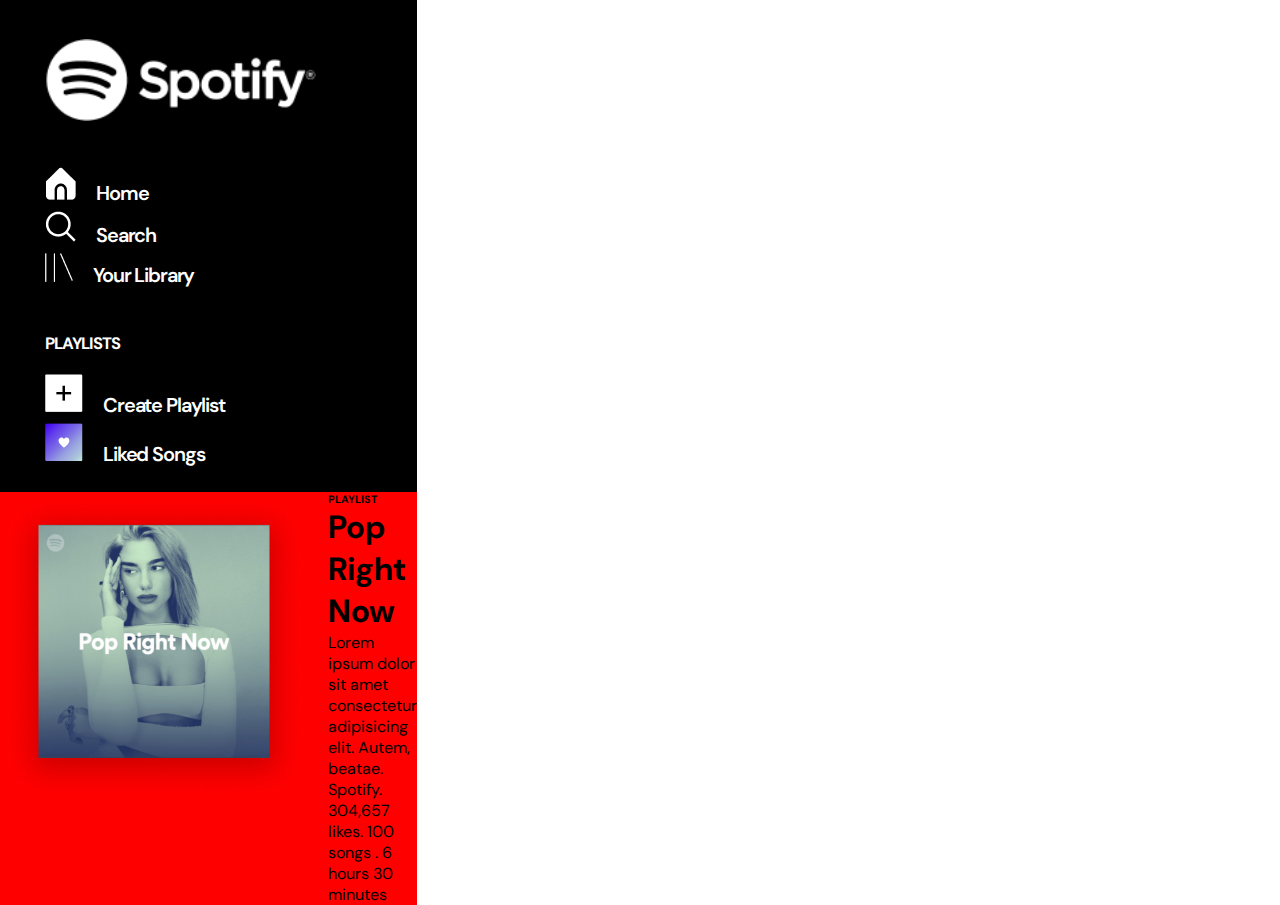
==== index2.html @ cf2aa6ca "just started" ====
<!DOCTYPE html>
<html lang="en">
<head>
    <meta charset="UTF-8">
    <meta name="viewport" content="width=device-width, initial-scale=1.0">
    <title>playlist</title>
    <link rel="stylesheet" href="style2.css">
</head>
<body>
    <div id="layout2">
        <div id="a2">
            <div class="side-nav-bar">
                <div class="spotify-logo">
                  <img src="./figma/1/Spotify logo.png" />
                </div>
                <!-- <li id="home-btn"><a href="#" class="flex"><img src="./figma/1/Home.png">Home</a></li> -->
      
                <div class="left-top left">
                  <ul>
                    <li class="home-btn">
                      <a href="#" class="flex"
                        ><img src="./figma/1/Home.png" />Home</a
                      >
                    </li>
                    <li>
                      <a href="#" class="flex"
                        ><img src="./figma/1/Search.png" />Search</a
                      >
                    </li>
                    <li>
                      <a href="#" class="flex"
                        ><img src="./figma/1/Your library.png" />Your Library</a
                      >
                    </li>
                  </ul>
                </div>

                <div class="left-middle left">
                    <h5 style="color:white; margin-bottom: 20px;">PLAYLISTS</h5>
                    <ul>
                      <li>
                        <a href="#" class="flex"
                          ><img src="./figma/1/plus.png" />Create Playlist</a
                        >
                      </li>
                      <li>
                        <a href="#" class="flex"
                          ><img src="./figma/1/purpleheart.png" />Liked Songs</a
                        >
                      </li>
                    </ul>
                  </div>
        </div>
        <div id="b2">
            <div class="right-top-bar">
                <div><a href="#"><img src="./figma/1/dualipa.png"></a></div>
                <div>
                    <h6>PLAYLIST</h6>
                    <h1>Pop Right Now</h1>
                    <p>Lorem ipsum dolor sit amet consectetur adipisicing elit. Autem, beatae.</p>
                    <p>Spotify. 304,657 likes. 100 songs . 6 hours 30 minutes</p>
                </div>
            </div>
        </div>
        <div id="c2"></div>
        <div id="d2"></div>
    </div>
</body>
</html>
---- style2.css ----
@import url('https://fonts.googleapis.com/css2?family=DM+Sans:opsz,wght@9..40,500;9..40,700&family=Roboto:wght@300&display=swap');
*{
    margin: 0;
    padding: 0;
    font-family:'DM Sans', sans-serif;
    /* background-color: black; */
    
}
#layout2{
    display: grid;
    height: 100vh;
    width: 100vw;
    grid-template-columns: 1fr 4fr;
    grid-template-rows: 3fr 6fr 1fr;
    grid-template-areas: 
    "h m"
    "h c"
    "f f";
}
#a2{
    background-color: black;
    grid-area: h;
    /* white-space: wrap;
    position: fixed;
    left: 0;
    top: 0;
    bottom: 0;
    right: 80%; 
    overflow: scroll; */
    /* flex-wrap: wrap; */
    
}
#b2{
    background-color: red;
    grid-area: m;
    /* position: sticky;
    top: 0;
    right: 0;
    bottom: 90%;
    left: 20%;
    flex-wrap: wrap; */
    /* overflow: scroll; */
    /* left: 20%; */
}
#c2{
    /* background: linear-gradient(to bottom, #212121, #161616, #303030 99%); */
    background-color: blue;
    grid-area: c;
    /* position: sticky;
    right: 0;
    left: 20%;
     top: 1%; 
     bottom:1%; */
     /* flex-wrap: wrap;
     padding-inline: 50px;
     */
}
#d2{
    background-color: #181818;
    grid-area: f;
    /* position: fixed;
    bottom: 0;
    left:0;
    right: 0;
    top: 90%;
     padding-bottom: 90px; */
    /* margin-bottom: 90px; */
    /* flex-wrap: wrap; */
    /* overflow-x: auto; */
}

.side-nav-bar{
    padding-left: 45px;
    font-family: 'DM Sans', sans-serif;
    font-size: 20px;
    font-weight: 600;
    line-height: normal;
    letter-spacing: -1.14px;
    color: white;
    display: flex;
    flex-direction: column;
    /* position: sticky; */
}

.spotify-logo img{
    width: 73%;
    height: 4%;
    margin-top: 39.29px;
    margin-bottom:20px;
}

.left{
    margin-block: 20px;
}

ul{
    list-style-type: none;
    display: flex;
    flex-direction: column;
    justify-content: space-between;
    
}

li{
    margin-bottom: 5px;
}
img{
    margin-right: 20px;
    
}
a:hover{
    color: green;
}

a{
    color: white;
    text-decoration: none;
}

.right-top-bar{
    display: flex;
}
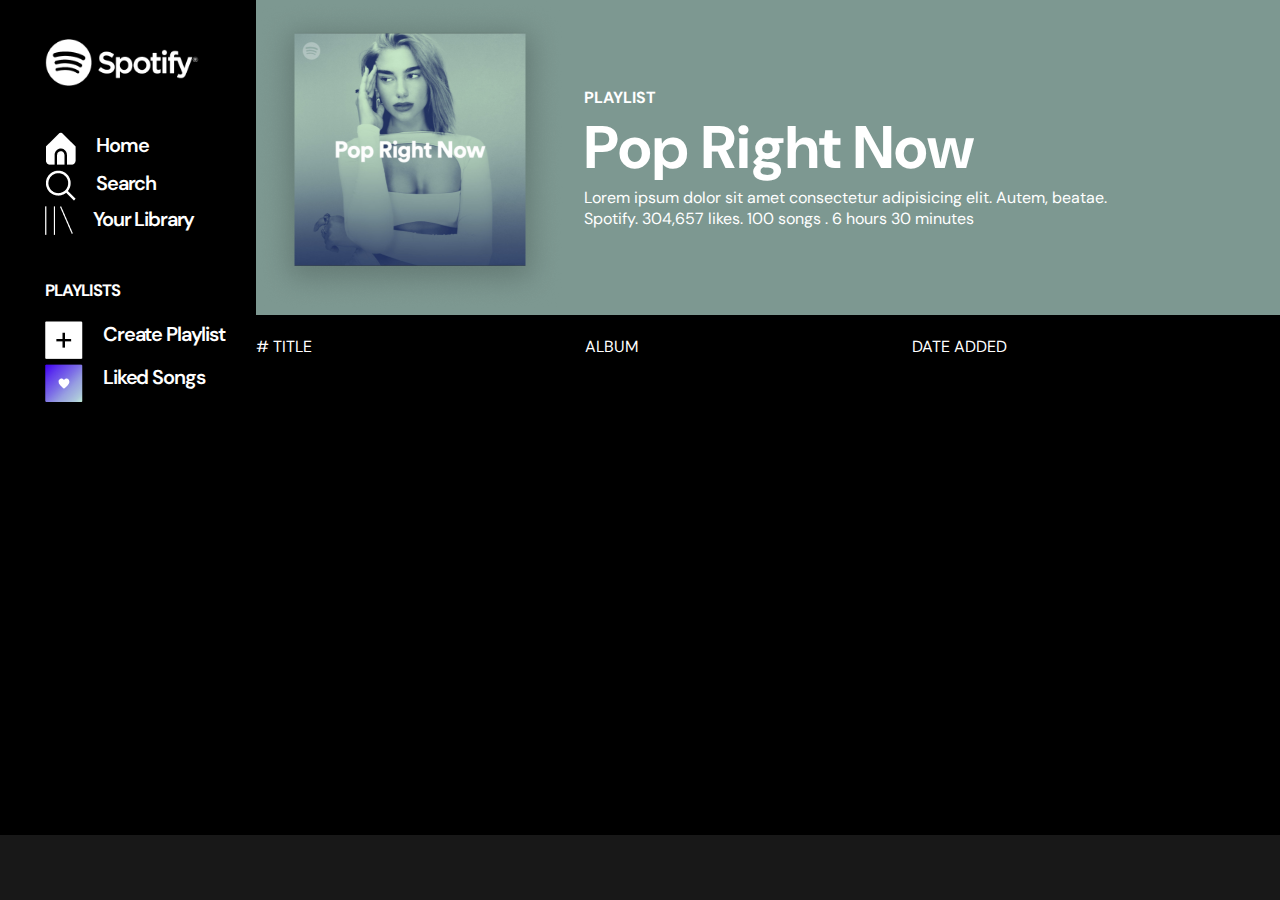
==== commit 161d2951: "adding new things" ====
--- a/index2.html
+++ b/index2.html
@@ -3,8 +3,8 @@
 <head>
     <meta charset="UTF-8">
     <meta name="viewport" content="width=device-width, initial-scale=1.0">
-    <title>playlist</title>
-    <link rel="stylesheet" href="style2.css">
+    <title>Search</title>
+    <link rel="stylesheet" href="style2.css"/>
 </head>
 <body>
     <div id="layout2">
@@ -49,21 +49,39 @@
                         >
                       </li>
                     </ul>
-                  </div>
+                </div>
+            </div>
         </div>
         <div id="b2">
             <div class="right-top-bar">
                 <div><a href="#"><img src="./figma/1/dualipa.png"></a></div>
                 <div>
-                    <h6>PLAYLIST</h6>
-                    <h1>Pop Right Now</h1>
+                    <h4>PLAYLIST</h4>
+                    <h1 style="font-size: 60px;">Pop Right Now</h1>
                     <p>Lorem ipsum dolor sit amet consectetur adipisicing elit. Autem, beatae.</p>
                     <p>Spotify. 304,657 likes. 100 songs . 6 hours 30 minutes</p>
                 </div>
             </div>
         </div>
-        <div id="c2"></div>
-        <div id="d2"></div>
+        <div id="c2">
+            <div class="playlist-items">
+                <div class="flex playlist-item1">
+                    <a href="#"><img src=""></a>
+                    <a href="#"><img src=""></a>
+                    <a href="#"><img src=""></a>
+                </div>
+
+                <div class="flex playlist-item2">
+                    <p># TITLE</p>
+                    <p>ALBUM</p>
+                    <p>DATE ADDED</p>
+                    <p></p>
+                </div>
+            </div>
+        </div>
+        <div id="d2">
+
+        </div>
     </div>
 </body>
 </html>--- a/style2.css
+++ b/style2.css
@@ -3,6 +3,7 @@
     margin: 0;
     padding: 0;
     font-family:'DM Sans', sans-serif;
+    color: white;
     /* background-color: black; */
     
 }
@@ -11,7 +12,7 @@
     height: 100vh;
     width: 100vw;
     grid-template-columns: 1fr 4fr;
-    grid-template-rows: 3fr 6fr 1fr;
+    grid-template-rows: 1fr 8fr 1fr;
     grid-template-areas: 
     "h m"
     "h c"
@@ -31,7 +32,7 @@
     
 }
 #b2{
-    background-color: red;
+    background-color: rgba(125, 152, 145, 1);
     grid-area: m;
     /* position: sticky;
     top: 0;
@@ -44,7 +45,7 @@
 }
 #c2{
     /* background: linear-gradient(to bottom, #212121, #161616, #303030 99%); */
-    background-color: blue;
+    background-color: black;
     grid-area: c;
     /* position: sticky;
     right: 0;
@@ -119,4 +120,13 @@
 
 .right-top-bar{
     display: flex;
+    align-items: center;
+    color: white;
+}
+.flex{
+    display: flex;
+}
+
+.playlist-item2{
+    justify-content: space-between;
 }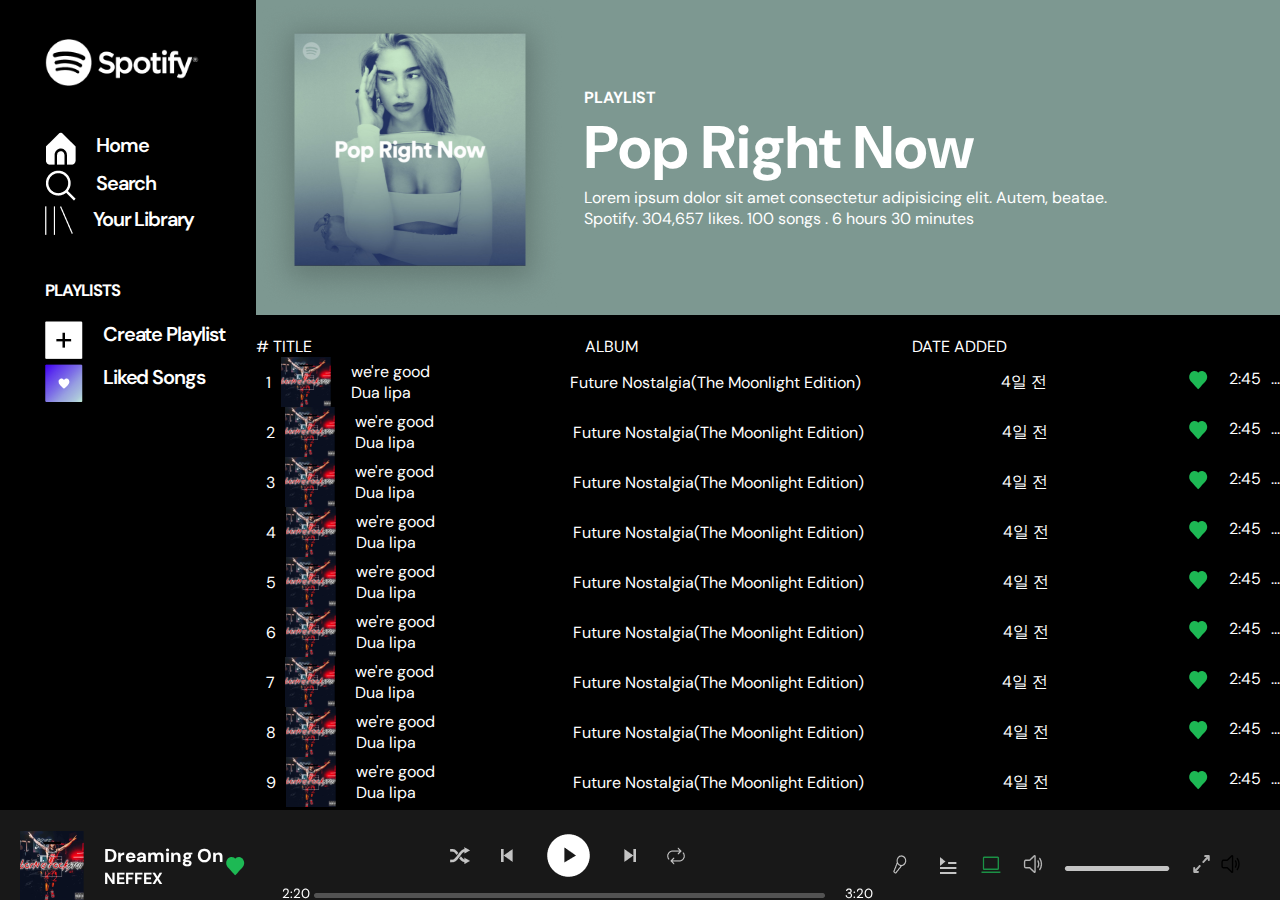
==== commit 06c8c34e: "almost done" ====
--- a/index2.html
+++ b/index2.html
@@ -77,10 +77,234 @@
                     <p>DATE ADDED</p>
                     <p></p>
                 </div>
+                <div class="playlist-item3">
+                  <div class="playlist-item3-a">
+                    <div style="display: flex; align-items: center;">
+                      <p style="margin-inline: 10px;">1</p>
+                      <img src="./figma/1/playing-img.png" style="height: 50px; width:50px;">
+                       <div>
+                        <p>we're good</p>
+                        <p>Dua lipa</p>
+                       </div>
+                    </div>
+                      <p>Future Nostalgia(The Moonlight Edition)</p>
+                      <p>4일 전</p>
+                      <div style="display: flex;">
+                        <a href="#"><img src="./figma/1/green-heart.png"></a>
+                        <p style="margin-right: 10px;">2:45</p>
+                        <p>...</p>
+                      </div>
+                  </div>
+
+                  <div class="playlist-item3-a">
+                    <div style="display: flex; align-items: center;">
+                      <p style="margin-inline: 10px;">2</p>
+                      <img src="./figma/1/playing-img.png" style="height: 50px; width:50px;">
+                       <div>
+                        <p>we're good</p>
+                        <p>Dua lipa</p>
+                       </div>
+                    </div>
+                      <p>Future Nostalgia(The Moonlight Edition)</p>
+                      <p>4일 전</p>
+                      <div style="display: flex;">
+                        <a href="#"><img src="./figma/1/green-heart.png"></a>
+                        <p style="margin-right: 10px;">2:45</p>
+                        <p>...</p>
+                      </div>
+                  </div>
+
+                  <div class="playlist-item3-a">
+                    <div style="display: flex; align-items: center;">
+                      <p style="margin-inline: 10px;">3</p>
+                      <img src="./figma/1/playing-img.png" style="height: 50px; width:50px;">
+                       <div>
+                        <p>we're good</p>
+                        <p>Dua lipa</p>
+                       </div>
+                    </div>
+                      <p>Future Nostalgia(The Moonlight Edition)</p>
+                      <p>4일 전</p>
+                      <div style="display: flex;">
+                        <a href="#"><img src="./figma/1/green-heart.png"></a>
+                        <p style="margin-right: 10px;">2:45</p>
+                        <p>...</p>
+                      </div>
+                  </div>
+
+                  <div class="playlist-item3-a">
+                    <div style="display: flex; align-items: center;">
+                      <p style="margin-inline: 10px;">4</p>
+                      <img src="./figma/1/playing-img.png" style="height: 50px; width:50px;">
+                       <div>
+                        <p>we're good</p>
+                        <p>Dua lipa</p>
+                       </div>
+                    </div>
+                      <p>Future Nostalgia(The Moonlight Edition)</p>
+                      <p>4일 전</p>
+                      <div style="display: flex;">
+                        <a href="#"><img src="./figma/1/green-heart.png"></a>
+                        <p style="margin-right: 10px;">2:45</p>
+                        <p>...</p>
+                      </div>
+                  </div>
+
+                  <div class="playlist-item3-a">
+                    <div style="display: flex; align-items: center;">
+                      <p style="margin-inline: 10px;">5</p>
+                      <img src="./figma/1/playing-img.png" style="height: 50px; width:50px;">
+                       <div>
+                        <p>we're good</p>
+                        <p>Dua lipa</p>
+                       </div>
+                    </div>
+                      <p>Future Nostalgia(The Moonlight Edition)</p>
+                      <p>4일 전</p>
+                      <div style="display: flex;">
+                        <a href="#"><img src="./figma/1/green-heart.png"></a>
+                        <p style="margin-right: 10px;">2:45</p>
+                        <p>...</p>
+                      </div>
+                  </div>
+
+                  <div class="playlist-item3-a">
+                    <div style="display: flex; align-items: center;">
+                      <p style="margin-inline: 10px;">6</p>
+                      <img src="./figma/1/playing-img.png" style="height: 50px; width:50px;">
+                       <div>
+                        <p>we're good</p>
+                        <p>Dua lipa</p>
+                       </div>
+                    </div>
+                      <p>Future Nostalgia(The Moonlight Edition)</p>
+                      <p>4일 전</p>
+                      <div style="display: flex;">
+                        <a href="#"><img src="./figma/1/green-heart.png"></a>
+                        <p style="margin-right: 10px;">2:45</p>
+                        <p>...</p>
+                      </div>
+                  </div>
+
+                  <div class="playlist-item3-a">
+                    <div style="display: flex; align-items: center;">
+                      <p style="margin-inline: 10px;">7</p>
+                      <img src="./figma/1/playing-img.png" style="height: 50px; width:50px;">
+                       <div>
+                        <p>we're good</p>
+                        <p>Dua lipa</p>
+                       </div>
+                    </div>
+                      <p>Future Nostalgia(The Moonlight Edition)</p>
+                      <p>4일 전</p>
+                      <div style="display: flex;">
+                        <a href="#"><img src="./figma/1/green-heart.png"></a>
+                        <p style="margin-right: 10px;">2:45</p>
+                        <p>...</p>
+                      </div>
+                  </div>
+
+                  <div class="playlist-item3-a">
+                    <div style="display: flex; align-items: center;">
+                      <p style="margin-inline: 10px;">8</p>
+                      <img src="./figma/1/playing-img.png" style="height: 50px; width:50px;">
+                       <div>
+                        <p>we're good</p>
+                        <p>Dua lipa</p>
+                       </div>
+                    </div>
+                      <p>Future Nostalgia(The Moonlight Edition)</p>
+                      <p>4일 전</p>
+                      <div style="display: flex;">
+                        <a href="#"><img src="./figma/1/green-heart.png"></a>
+                        <p style="margin-right: 10px;">2:45</p>
+                        <p>...</p>
+                      </div>
+                  </div>
+
+                  <div class="playlist-item3-a">
+                    <div style="display: flex; align-items: center;">
+                      <p style="margin-inline: 10px;">9</p>
+                      <img src="./figma/1/playing-img.png" style="height: 50px; width:50px;">
+                       <div>
+                        <p>we're good</p>
+                        <p>Dua lipa</p>
+                       </div>
+                    </div>
+                      <p>Future Nostalgia(The Moonlight Edition)</p>
+                      <p>4일 전</p>
+                      <div style="display: flex;">
+                        <a href="#"><img src="./figma/1/green-heart.png"></a>
+                        <p style="margin-right: 10px;">2:45</p>
+                        <p>...</p>
+                      </div>
+                  </div>
+                </div>
             </div>
         </div>
         <div id="d2">
-
+          <div class="down-music-player">
+            <div class="music-player-option">
+              <div class="artist-title-section">
+                <img src="./figma/1/playing-img.png" alt="img" />
+                <div>
+                  <h3>Dreaming On</h3>
+                  <h4>NEFFEX</h4>
+                </div>
+                <img src="./figma/1/green-heart.png" alt="heart" />
+              </div>
+              <div class="music-player">
+                <div class="music-player-1">
+                  <button type="button">
+                    <img src="./figma/1/shuffle.png" alt="img" />
+                  </button>
+                  <button type="button">
+                    <img src="./figma/1/previous.png" alt="img" />
+                  </button>
+                  <button type="button">
+                    <img src="./figma/1/gridicons_play.png" alt="img" />
+                  </button>
+                  <button type="button">
+                    <img src="./figma/1/bx_bx-skip-previous.png" alt="img" />
+                  </button>
+                  <button type="button">
+                    <img
+                      src="./figma/1/fluent_arrow-repeat-all-20-regular.png"
+                      alt="img"
+                    />
+                  </button>
+                </div>
+                <div class="music-player-1">
+                  <!-- <button type="button">
+                      <img src="./figma/1/Rectangle 18.png" alt="img"/>
+                  </button> -->
+                  <button type="button">
+                    2:20 <img src="./figma/1/Rectangle 19.png" alt="img" />3:20
+                  </button>
+                </div>
+              </div>
+  
+              <div class="right-options">
+                <button type="button">
+                  <img src="./figma/1/microphone-stage.png" alt="img" />
+                </button>
+                <button type="button">
+                  <img src="./figma/1/query-queue.png" alt="img" />
+                </button>
+                <button type="button">
+                  <img src="./figma/1/carbon_laptop.png" alt="img" />
+                </button>
+                <button type="button">
+                  <img src="./figma/1/speaker-white.png" alt="img" />
+                </button>
+                <button type="button">
+                  <img src="./figma/1/volume-bar.png" alt="img" />
+                </button>
+                <button type="button">
+                  <img src="./figma/1/strech-speaker.png" alt="img" />
+                </button>
+              </div>
+            </div>
         </div>
     </div>
 </body>
--- a/style2.css
+++ b/style2.css
@@ -4,6 +4,7 @@
     padding: 0;
     font-family:'DM Sans', sans-serif;
     color: white;
+    /* overflow: hidden; */
     /* background-color: black; */
     
 }
@@ -21,25 +22,25 @@
 #a2{
     background-color: black;
     grid-area: h;
-    /* white-space: wrap;
+    white-space: wrap;
     position: fixed;
     left: 0;
     top: 0;
     bottom: 0;
     right: 80%; 
-    overflow: scroll; */
+    overflow: scroll;
     /* flex-wrap: wrap; */
     
 }
 #b2{
     background-color: rgba(125, 152, 145, 1);
     grid-area: m;
-    /* position: sticky;
+    /* position: fixed; */
     top: 0;
     right: 0;
     bottom: 90%;
     left: 20%;
-    flex-wrap: wrap; */
+    flex-wrap: wrap;
     /* overflow: scroll; */
     /* left: 20%; */
 }
@@ -47,11 +48,11 @@
     /* background: linear-gradient(to bottom, #212121, #161616, #303030 99%); */
     background-color: black;
     grid-area: c;
-    /* position: sticky;
+     position: sticky;
     right: 0;
     left: 20%;
      top: 1%; 
-     bottom:1%; */
+     bottom:1%;
      /* flex-wrap: wrap;
      padding-inline: 50px;
      */
@@ -59,12 +60,12 @@
 #d2{
     background-color: #181818;
     grid-area: f;
-    /* position: fixed;
+     position: fixed;
     bottom: 0;
     left:0;
     right: 0;
     top: 90%;
-     padding-bottom: 90px; */
+    padding-bottom: 90px;
     /* margin-bottom: 90px; */
     /* flex-wrap: wrap; */
     /* overflow-x: auto; */
@@ -129,4 +130,58 @@
 
 .playlist-item2{
     justify-content: space-between;
+}
+.playlist-item3-a{
+    display: flex;
+    flex-direction: row;
+    justify-content: space-between;
+    align-items: center;
+    align-content: center;
+}
+.music-player-option{
+    display: flex;
+    flex-direction: row;
+    justify-content: space-between;
+    margin: 20px;
+    overflow: scroll;
+    /* flex-wrap: wrap; */
+}
+.down-music-player{
+    display: flex;
+    flex-direction: column;
+    /* align-items: center; */
+    /* justify-content: center; */
+}
+.artist-title-section{
+    display: flex;
+    align-items: center;
+}
+.right-options{
+    display: flex;
+    align-items: center;
+}
+.right-options button{
+    background-color: #181818;
+    border-style: none;
+    cursor: pointer;
+}
+.music-player button{
+    background-color: #181818;
+    border-style: none;
+    color: white;
+    /* cursor: pointer; */
+}
+.music-player{
+    display: flex;
+    flex-direction: column;
+    align-items: center;
+}
+.music-player-1{
+    display: flex;
+    align-items: center;
+    /* justify-content: center; */
+}
+.music-player-1 p{
+    color: white;
+    margin-right: 10px;
 }